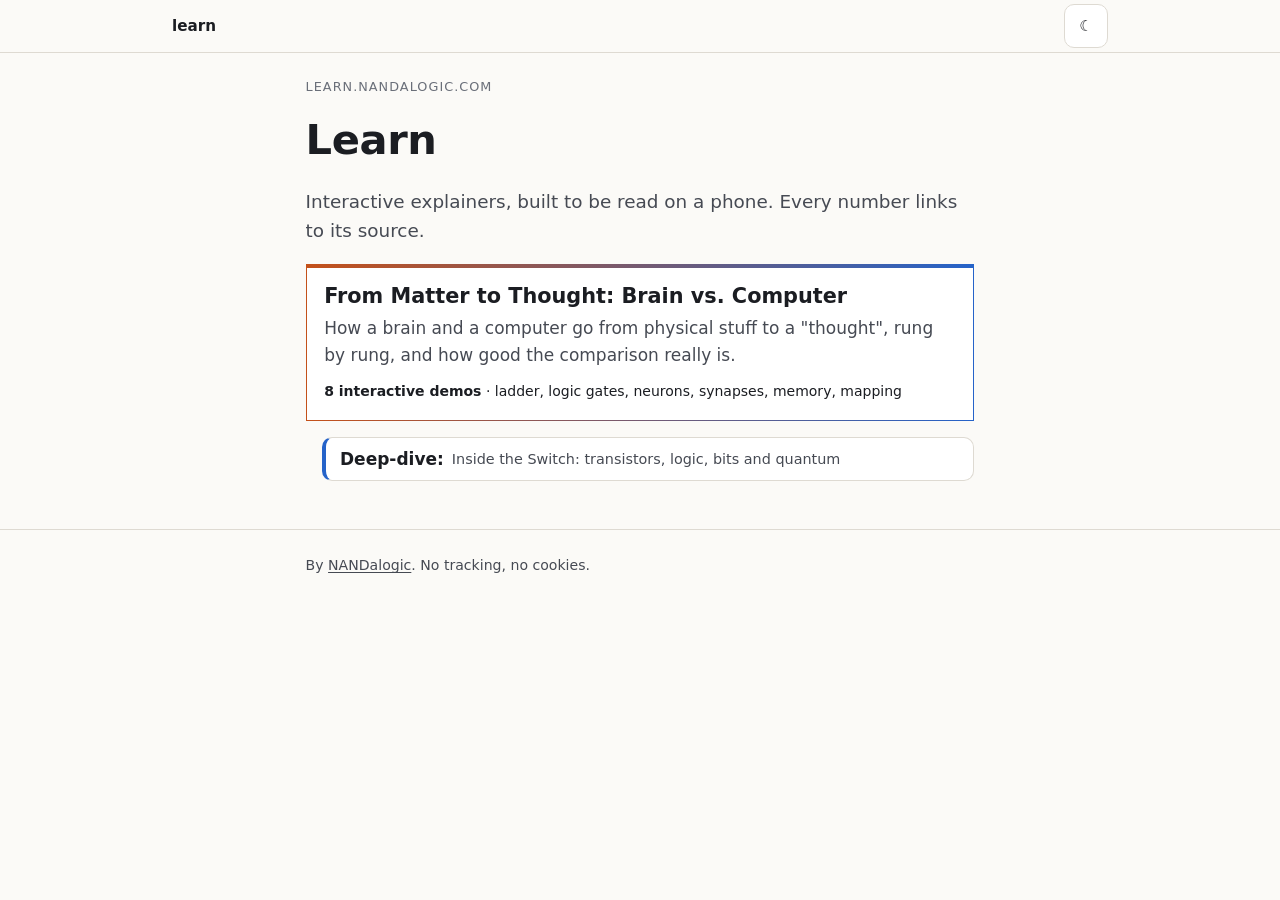
==== index.html @ 462a1ce6 "Add transistor deep-dive, visual summaries, and topic index - /brain-vs-computer/transistors/: D0-D1" ====
<!DOCTYPE html>
<html lang="en">
<head>
<meta charset="utf-8">
<meta name="viewport" content="width=device-width, initial-scale=1">
<title>learn.nandalogic.com</title>
<meta name="description" content="Interactive, sourced explainers from NANDalogic.">
<meta name="color-scheme" content="light dark">
<script>try{var t=JSON.parse(localStorage.getItem("theme"));if(t==="light"||t==="dark")document.documentElement.setAttribute("data-theme",t);}catch(e){}</script>
<link rel="stylesheet" href="/assets/site.css">
<script src="/assets/site.js" defer></script>
<style>
  .topic { display: block; text-decoration: none; margin: 1rem 0; padding: 1rem 1.1rem; background: var(--surface); border: 1px solid var(--line); border-top: 4px solid; border-image: linear-gradient(90deg, var(--brain), var(--computer)) 1; }
  .topic h2 { margin: 0 0 .3rem; font-size: 1.3rem; }
  .topic p { margin: 0 0 .5rem; color: var(--ink-2); }
  .subtopic { display: flex; gap: .5rem; align-items: center; min-height: var(--tap); margin-left: 1rem; padding: .4rem .9rem; text-decoration: none; border: 1px solid var(--line); border-left: 4px solid var(--computer); border-radius: 10px; background: var(--surface); }
  .subtopic span { color: var(--ink-2); font-size: .9rem; }
</style>
</head>
<body>
<header class="site-header">
  <div class="bar">
    <a class="home" href="/">learn</a>
    <span style="flex:1"></span>
    <button type="button" class="icon theme-toggle" aria-label="Toggle dark mode">☾</button>
  </div>
</header>
<main id="main" class="wrap">
  <section class="page-section">
    <p class="eyebrow">learn.nandalogic.com</p>
    <h1>Learn</h1>
    <p class="lede">Interactive explainers, built to be read on a phone. Every number links to its source.</p>

    <a class="topic" href="/brain-vs-computer/">
      <h2>From Matter to Thought: Brain vs. Computer</h2>
      <p>How a brain and a computer go from physical stuff to a "thought", rung by rung, and how good the comparison really is.</p>
      <span class="small"><b>8 interactive demos</b> · ladder, logic gates, neurons, synapses, memory, mapping</span>
    </a>
    <a class="subtopic" href="/brain-vs-computer/transistors/"><b>Deep-dive:</b> <span>Inside the Switch: transistors, logic, bits and quantum</span></a>
  </section>
</main>
<footer class="site-footer">
  <div class="wrap"><p>By <a href="https://nandalogic.com">NANDalogic</a>. No tracking, no cookies.</p></div>
</footer>
</body>
</html>
---- assets/site.css ----
/* learn.nandalogic.com: shared styles
   Brain / Computer / Quantum hues validated for colorblind separation (light + dark).
   Text stays in ink colors; hues mark identity on swatches, borders and fills. */

:root {
  color-scheme: light dark;
  --bg: #fbfaf7;
  --surface: #ffffff;
  --surface-2: #f2f0eb;
  --ink: #1b1d22;
  --ink-2: #464a53;
  --ink-3: #6a6f79;
  --line: #dedad2;
  --focus: #1b1d22;

  --brain: #c4511a;
  --brain-soft: #fbe9df;
  --computer: #2563c9;
  --computer-soft: #e3ecfa;
  --quantum: #a83d9c;
  --quantum-soft: #f6e4f3;

  --on: #f2b01e;      /* logic 1 fill (always paired with a "1" label) */
  --on-ink: #1b1d22;
  --off: #d4d6db;     /* logic 0 fill */
  --off-ink: #1b1d22;

  --good: #1f7a3d;
  --moderate: #2f6f8f;
  --loose: #9a6200;
  --weak: #b42318;

  --radius: 12px;
  --tap: 44px;
  --measure: 44rem;
  --header-h: 3.25rem;
  --font: system-ui, -apple-system, "Segoe UI", Roboto, "Helvetica Neue", Arial, sans-serif;
  --mono: ui-monospace, SFMono-Regular, Menlo, Consolas, monospace;
}

@media (prefers-color-scheme: dark) {
  :root:not([data-theme="light"]) {
    --bg: #15171c;
    --surface: #1d2027;
    --surface-2: #252932;
    --ink: #eceef2;
    --ink-2: #c3c7cf;
    --ink-3: #9aa0ab;
    --line: #353a45;
    --focus: #eceef2;
    --brain: #e0703a;
    --brain-soft: #3a2419;
    --computer: #4f8de8;
    --computer-soft: #1a2a44;
    --quantum: #c160b6;
    --quantum-soft: #35203a;
    --on: #f2b01e;
    --off: #4a4f5a;
    --off-ink: #eceef2;
    --good: #5cc27f;
    --moderate: #6fb6d8;
    --loose: #e2a63b;
    --weak: #f07a6e;
  }
}
:root[data-theme="dark"] {
  --bg: #15171c;
  --surface: #1d2027;
  --surface-2: #252932;
  --ink: #eceef2;
  --ink-2: #c3c7cf;
  --ink-3: #9aa0ab;
  --line: #353a45;
  --focus: #eceef2;
  --brain: #e0703a;
  --brain-soft: #3a2419;
  --computer: #4f8de8;
  --computer-soft: #1a2a44;
  --quantum: #c160b6;
  --quantum-soft: #35203a;
  --on: #f2b01e;
  --off: #4a4f5a;
  --off-ink: #eceef2;
  --good: #5cc27f;
  --moderate: #6fb6d8;
  --loose: #e2a63b;
  --weak: #f07a6e;
}

/* ---------- base ---------- */
*, *::before, *::after { box-sizing: border-box; }
html { -webkit-text-size-adjust: 100%; scroll-padding-top: calc(var(--header-h) + 1rem); }
@media (prefers-reduced-motion: no-preference) { html { scroll-behavior: smooth; } }
body {
  margin: 0;
  background: var(--bg);
  color: var(--ink);
  font: 17px/1.6 var(--font);
}
img, svg { max-width: 100%; }
a { color: inherit; text-decoration-thickness: 1px; text-underline-offset: 2px; }
a:hover { text-decoration-thickness: 2px; }
:focus-visible { outline: 3px solid var(--focus); outline-offset: 2px; border-radius: 4px; }
h1, h2, h3, h4 { line-height: 1.25; margin: 1.6em 0 .5em; }
h1 { font-size: clamp(1.9rem, 6vw, 2.6rem); margin-top: .4em; letter-spacing: -.01em; }
h2 { font-size: 1.55rem; }
h3 { font-size: 1.2rem; }
h4 { font-size: 1.02rem; }
p, ul, ol { margin: 0 0 1em; }
li { margin: .25em 0; }
li > ul, li > ol { margin: .25em 0 .25em; }
small, .small { font-size: .875rem; }
.muted { color: var(--ink-2); }
.visually-hidden {
  position: absolute !important; width: 1px; height: 1px; overflow: hidden;
  clip: rect(0 0 0 0); white-space: nowrap;
}
.skip-link { position: absolute; left: .5rem; top: -3rem; z-index: 50; background: var(--surface); padding: .5rem .75rem; border-radius: 8px; }
.skip-link:focus { top: .5rem; }

/* ---------- layout ---------- */
.wrap { max-width: var(--measure); margin: 0 auto; padding: 0 1.1rem; }
section.page-section { padding: 1.5rem 0 1rem; border-top: 1px solid var(--line); }
section.page-section:first-of-type { border-top: 0; }
.eyebrow { font-size: .8rem; letter-spacing: .08em; text-transform: uppercase; color: var(--ink-3); margin: 0; }
.lede { font-size: 1.15rem; color: var(--ink-2); }

/* ---------- header, section nav, progress ---------- */
.site-header {
  position: sticky; top: 0; z-index: 20;
  background: color-mix(in srgb, var(--bg) 92%, transparent);
  backdrop-filter: blur(8px); -webkit-backdrop-filter: blur(8px);
  border-bottom: 1px solid var(--line);
}
.site-header .bar { display: flex; align-items: center; gap: .5rem; height: var(--header-h); max-width: 60rem; margin: 0 auto; padding: 0 .75rem; }
.site-header .home { font-weight: 700; text-decoration: none; white-space: nowrap; font-size: .95rem; }
.section-nav { flex: 1; overflow-x: auto; scrollbar-width: none; mask-image: linear-gradient(90deg, transparent 0, #000 12px, #000 calc(100% - 12px), transparent 100%); }
.section-nav::-webkit-scrollbar { display: none; }
.section-nav ol { display: flex; gap: .25rem; list-style: none; margin: 0; padding: 0 .5rem; }
.section-nav li { margin: 0; }
.section-nav a {
  display: inline-flex; align-items: center; min-height: 36px; padding: 0 .65rem;
  border-radius: 999px; text-decoration: none; white-space: nowrap; font-size: .85rem; color: var(--ink-2);
}
.section-nav a[aria-current="true"] { background: var(--ink); color: var(--bg); }
.theme-toggle { flex: none; }
.progress { height: 3px; background: transparent; }
.progress span { display: block; height: 100%; width: 0; background: linear-gradient(90deg, var(--brain), var(--computer)); }

/* ---------- buttons & controls ---------- */
button, .btn {
  font: inherit; font-size: .95rem; color: var(--ink);
  min-height: var(--tap); min-width: var(--tap); padding: .4rem .9rem;
  background: var(--surface); border: 1px solid var(--line); border-radius: 10px; cursor: pointer;
  display: inline-flex; align-items: center; justify-content: center; gap: .4rem; text-decoration: none;
}
button:hover, .btn:hover { border-color: var(--ink-3); }
button:disabled { opacity: .5; cursor: not-allowed; }
button.primary { background: var(--ink); color: var(--bg); border-color: var(--ink); }
button.icon { padding: 0; width: var(--tap); }
button[aria-pressed="true"].toggle { background: var(--ink); color: var(--bg); border-color: var(--ink); }
.btn-row { display: flex; flex-wrap: wrap; gap: .5rem; align-items: center; margin: .75rem 0; }

.seg { display: inline-flex; flex-wrap: wrap; border: 1px solid var(--line); border-radius: 10px; overflow: hidden; background: var(--surface); }
.seg button { border: 0; border-radius: 0; border-right: 1px solid var(--line); }
.seg button:last-child { border-right: 0; }
.seg button[aria-checked="true"], .seg button[aria-pressed="true"] { background: var(--ink); color: var(--bg); }

input[type="range"] { width: 100%; min-height: var(--tap); accent-color: var(--ink); }
label { cursor: pointer; }

/* ---------- identity: brain / computer / quantum ---------- */
.is-brain { --hue: var(--brain); --hue-soft: var(--brain-soft); }
.is-computer { --hue: var(--computer); --hue-soft: var(--computer-soft); }
.is-quantum { --hue: var(--quantum); --hue-soft: var(--quantum-soft); }
.tag {
  display: inline-flex; align-items: center; gap: .35em; font-size: .78rem; font-weight: 600;
  letter-spacing: .04em; text-transform: uppercase; color: var(--ink-2);
}
.tag::before { content: ""; width: .7em; height: .7em; border-radius: 3px; background: var(--hue, var(--ink-3)); }
.split { display: grid; gap: .9rem; grid-template-columns: 1fr; }
@media (min-width: 640px) { .split { grid-template-columns: 1fr 1fr; } }
.side {
  background: var(--surface); border: 1px solid var(--line); border-top: 4px solid var(--hue, var(--line));
  border-radius: var(--radius); padding: .9rem 1rem;
}
.side > :last-child { margin-bottom: 0; }
.side h3, .side h4 { margin-top: .25rem; }

/* ---------- footnotes ---------- */
a.fn {
  font-size: .72em; vertical-align: super; line-height: 0; text-decoration: none;
  padding: .1em .25em; margin-left: .05em; border-radius: 4px;
  background: var(--surface-2); color: var(--ink-2); font-weight: 600; white-space: nowrap;
}
a.fn:hover { background: var(--line); }
.fn-pop {
  position: absolute; z-index: 40; max-width: min(24rem, calc(100vw - 1.5rem));
  background: var(--surface); color: var(--ink); border: 1px solid var(--line); border-radius: 10px;
  box-shadow: 0 8px 30px rgb(0 0 0 / .18); padding: .75rem .9rem; font-size: .88rem; line-height: 1.45;
}
.fn-pop p { margin: 0 0 .5rem; overflow-wrap: anywhere; }
.fn-pop .fn-pop-actions { display: flex; gap: .5rem; justify-content: flex-end; }
.fn-pop button, .fn-pop a.btn { min-height: 36px; font-size: .85rem; padding: .2rem .6rem; }
.references ol { padding-left: 0; list-style: none; }
.references li { display: grid; grid-template-columns: 3rem 1fr; gap: .25rem; font-size: .9rem; overflow-wrap: anywhere; padding: .35rem 0; border-radius: 6px; }
.references li > b { color: var(--ink-2); }
.references li:target { background: var(--surface-2); }
.references .note { font-size: .9rem; color: var(--ink-2); }

/* ---------- callouts ---------- */
.callout {
  border: 1px solid var(--line); border-left: 4px solid var(--ink-3); border-radius: 10px;
  background: var(--surface); padding: .75rem 1rem; margin: 1rem 0; font-size: .95rem;
}
.callout > :last-child { margin-bottom: 0; }
.callout-title { display: block; font-weight: 700; font-size: .8rem; letter-spacing: .06em; text-transform: uppercase; color: var(--ink-2); margin-bottom: .25rem; }
.callout.leaves-out { border-left-color: var(--loose); background: var(--surface-2); }
.callout.leaves-out .callout-title::before { content: "◐ "; }
.callout.status { border-left-color: var(--moderate); }
.callout.status .callout-title::before { content: "◷ "; }
.callout.myth { border-left-color: var(--weak); }
.callout.myth .callout-title::before { content: "✕ "; }
.callout.definition { border-left-color: var(--ink); }
.callout.unknown { border-left-color: var(--quantum); }
.callout.unknown .callout-title::before { content: "? "; }
.go-deeper {
  display: block; margin: 1rem 0; padding: .7rem 1rem; min-height: var(--tap);
  border: 1px dashed var(--computer); border-radius: 10px; text-decoration: none; background: var(--computer-soft);
}
.go-deeper::before { content: "↘ "; font-weight: 700; }
.go-deeper b { font-weight: 700; }
.go-deeper span { color: var(--ink-2); font-size: .9rem; }
.todo {
  display: inline-block; font-family: var(--mono); font-size: .8rem; font-weight: 700;
  background: #fff3b0; color: #5a4300; border: 1px dashed #b38600; border-radius: 4px; padding: 0 .35em;
}

/* ---------- analogy-strength badges ---------- */
.badge {
  display: inline-flex; align-items: center; gap: .3em; font-size: .78rem; font-weight: 700;
  border-radius: 999px; padding: .15em .6em; border: 1.5px solid currentColor; white-space: nowrap;
}
.badge::before { font-weight: 700; }
.badge.good { color: var(--good); }
.badge.good::before { content: "●●●"; letter-spacing: -.1em; font-size: .7em; }
.badge.moderate { color: var(--moderate); }
.badge.moderate::before { content: "●●○"; letter-spacing: -.1em; font-size: .7em; }
.badge.loose { color: var(--loose); }
.badge.loose::before { content: "●○○"; letter-spacing: -.1em; font-size: .7em; }
.badge.weak { color: var(--weak); }
.badge.weak::before { content: "○○○"; letter-spacing: -.1em; font-size: .7em; }

/* ---------- logic states (1 / 0) ---------- */
.bit {
  display: inline-flex; align-items: center; justify-content: center; min-width: 2em; padding: 0 .4em;
  font-family: var(--mono); font-weight: 700; border-radius: 6px; border: 1.5px solid var(--ink-3);
}
.bit.is-1 { background: var(--on); color: var(--on-ink); border-color: #9c6c00; }
.bit.is-0 { background: var(--off); color: var(--off-ink); }

/* ---------- tables ---------- */
.table-scroll { overflow-x: auto; margin: 1rem 0; border: 1px solid var(--line); border-radius: var(--radius); background: var(--surface); }
table { border-collapse: collapse; width: 100%; font-size: .92rem; }
th, td { text-align: left; vertical-align: top; padding: .55rem .7rem; border-bottom: 1px solid var(--line); }
tr:last-child > * { border-bottom: 0; }
thead th { background: var(--surface-2); font-size: .82rem; }
th.is-brain, th.is-computer { border-bottom: 3px solid var(--hue); }

/* ---------- interactive module frame ---------- */
.module {
  background: var(--surface); border: 1px solid var(--line); border-radius: 16px;
  padding: 1rem; margin: 1.25rem 0; box-shadow: 0 1px 0 rgb(0 0 0 / .03);
}
@media (min-width: 640px) { .module { padding: 1.25rem 1.4rem; } }
.module-head { display: flex; align-items: baseline; gap: .5rem; flex-wrap: wrap; margin-bottom: .25rem; }
.module-head h3 { margin: 0; font-size: 1.12rem; }
.module-id { font-family: var(--mono); font-size: .75rem; color: var(--ink-3); border: 1px solid var(--line); border-radius: 6px; padding: 0 .35em; }
.module .goal { font-size: .9rem; color: var(--ink-2); margin: .1rem 0 .75rem; }
.module .goal::before { content: "Goal: "; font-weight: 700; }
.module svg { display: block; width: 100%; height: auto; }
.module svg text { fill: var(--ink); font-family: var(--font); }
.noscript { padding: .75rem; background: var(--surface-2); border-radius: 8px; font-size: .9rem; }


/* ---------- shared widgets (widgets.js) ---------- */
.ctl-label { display: block; font-size: .78rem; font-weight: 700; letter-spacing: .05em; text-transform: uppercase; color: var(--ink-2); margin-bottom: .25rem; }
.g-label { font-size: 11px; }
.muted-text { fill: var(--ink-3) !important; }
/* gate controls + output lamp */
.gate-controls { display: flex; flex-wrap: wrap; gap: .75rem; align-items: center; justify-content: space-between; }
.inputs { display: flex; gap: .5rem; }
.input-btn { font-weight: 600; }
.input-btn[aria-pressed="true"] { border-color: #9c6c00; }
.gate-out { display: flex; align-items: center; gap: .9rem; flex-wrap: wrap; margin: .9rem 0 .25rem; }
.lamp { display: inline-flex; align-items: center; gap: .5rem; font-weight: 700; font-size: 1.05rem; }
.lamp-dot { width: 1.6rem; height: 1.6rem; border-radius: 50%; background: var(--off); border: 2px solid var(--ink-3); }
.lamp.is-1 .lamp-dot { background: var(--on); border-color: #9c6c00; box-shadow: 0 0 0 6px color-mix(in srgb, var(--on) 30%, transparent); }
.cmos { max-width: 30rem; margin: .5rem auto 0; }
.cmos .rail { stroke: var(--ink-3); stroke-width: 3; }
.cmos .rail-1 { stroke: #b07a00; }
.cmos .rail-label, .cmos .stage-label, .cmos .node-name { font-size: 12px; font-weight: 700; }
.cmos .stage-label { fill: var(--ink-2) !important; }
.cmos .wire { stroke: var(--ink-3); stroke-width: 2; opacity: .55; }
.cmos .wire.live { stroke: var(--computer); opacity: 1; stroke-width: 3; }
.cmos .tr rect { stroke-width: 2; }
.cmos .tr.on rect { fill: var(--computer-soft); stroke: var(--computer); }
.cmos .tr.off rect { fill: var(--surface-2); stroke: var(--ink-3); stroke-dasharray: 4 3; }
.cmos .tr-in { font-size: 11px; font-weight: 700; font-family: var(--mono); }
.cmos .tr-state { font-size: 10px; }
.cmos .tr.off .tr-state { fill: var(--ink-3) !important; }
.cmos .node { stroke: var(--ink-3); stroke-width: 2; }
.cmos .node.is-1 { fill: var(--on); stroke: #9c6c00; }
.cmos .node.is-0 { fill: var(--off); }
.cmos .node-text { font-size: 13px; font-weight: 700; font-family: var(--mono); fill: #1b1d22 !important; }
.cmos .node.is-0 + .node-text { fill: var(--off-ink) !important; }
.cmos-legend { margin-top: .4rem; }
.truth { max-width: 16rem; }
.truth td, .truth th { text-align: center; padding: .35rem .5rem; }
.truth tr.current td { background: var(--computer-soft); }

/* ---------- self-check ---------- */
.match { display: grid; grid-template-columns: 1fr 1fr; gap: .6rem; }
.match-col { display: grid; gap: .4rem; align-content: start; }
.match-btn { justify-content: flex-start; text-align: left; font-size: .9rem; border-left: 4px solid var(--hue); }
.match-btn[aria-pressed="true"] { background: var(--hue-soft); border-color: var(--ink); border-left-color: var(--hue); font-weight: 700; }
.match-btn.matched { opacity: .6; border-style: dashed; border-left-style: solid; }
.match-fb { font-size: .92rem; min-height: 3em; }
.quiz { padding-left: 0; list-style: none; counter-reset: q; }
.quiz > li { counter-increment: q; margin: 0 0 1rem; }
.quiz fieldset { border: 1px solid var(--line); border-radius: 12px; padding: .6rem .8rem .8rem; margin: 0; }
.quiz legend { font-weight: 700; padding: 0 .3rem; }
.quiz legend::before { content: counter(q) ". "; color: var(--ink-3); }
.opt { display: flex; align-items: center; gap: .55rem; border-radius: 8px; padding: 0 .4rem; min-height: var(--tap); }
.opt input { width: 1.2rem; height: 1.2rem; accent-color: var(--ink); flex: none; margin: 0; }
.opt label { flex: 1; padding: .4rem 0; }
.opt.right { background: color-mix(in srgb, var(--good) 14%, transparent); }
.opt.right label::after { content: "  ✓"; color: var(--good); font-weight: 700; }
.opt.wrong { background: color-mix(in srgb, var(--weak) 14%, transparent); }
.opt.wrong label::after { content: "  ✕"; color: var(--weak); font-weight: 700; }
.quiz-fb { font-size: .9rem; margin-top: .4rem; }
.quiz-score { font-weight: 700; margin: 0; }

/* ---------- footer ---------- */
.site-footer { border-top: 1px solid var(--line); margin-top: 2rem; padding: 1.5rem 0 3rem; font-size: .88rem; color: var(--ink-2); }

/* ---------- motion ---------- */
@media (prefers-reduced-motion: reduce) {
  *, *::before, *::after { animation-duration: .001ms !important; animation-iteration-count: 1 !important; transition-duration: .001ms !important; }
}

@media print {
  .site-header, .theme-toggle, .btn-row { display: none !important; }
  .module { break-inside: avoid; }
}

/* ---------- at-a-glance visuals (replace long text; details stay one tap away) ---------- */
.tldr { font-size: 1.05rem; font-weight: 600; margin: .5rem 0 .75rem; padding-left: .75rem; border-left: 3px solid var(--hue, var(--ink)); }
details.more { margin: .5rem 0 1rem; border: 1px solid var(--line); border-radius: 10px; background: var(--surface); }
details.more > summary { cursor: pointer; min-height: var(--tap); display: flex; align-items: center; padding: 0 1rem; font-size: .9rem; font-weight: 600; color: var(--ink-2); list-style: none; }
details.more > summary::-webkit-details-marker { display: none; }
details.more > summary::before { content: "▸"; margin-right: .5rem; transition: transform .2s; }
details.more[open] > summary::before { transform: rotate(90deg); }
details.more > .more-body { padding: 0 1rem .75rem; font-size: .95rem; }
details.more > .more-body > :last-child { margin-bottom: 0; }

.stats { display: grid; grid-template-columns: repeat(auto-fit, minmax(8.5rem, 1fr)); gap: .5rem; margin: .75rem 0; }
.stat { background: var(--surface); border: 1px solid var(--line); border-top: 3px solid var(--hue, var(--ink-3)); border-radius: 10px; padding: .5rem .7rem; }
.stat b { display: block; font-size: 1.3rem; line-height: 1.2; }
.stat span { font-size: .82rem; color: var(--ink-2); }
.side .stats { grid-template-columns: repeat(auto-fit, minmax(7rem, 1fr)); }

.tiles { display: grid; grid-template-columns: 1fr 1fr; gap: .5rem; margin: .75rem 0; }
.tile { border: 1px solid var(--line); border-top: 3px solid var(--hue, var(--ink-3)); border-radius: 12px; background: var(--surface); }
.tile.wide, .tile[open] { grid-column: 1 / -1; }
.tile > summary { list-style: none; cursor: pointer; padding: .6rem .75rem; display: grid; gap: .15rem; min-height: var(--tap); }
.tile > summary::-webkit-details-marker { display: none; }
.tile-kicker { font-size: .72rem; text-transform: uppercase; letter-spacing: .06em; color: var(--ink-3); font-weight: 700; }
.tile-big { font-size: 1.35rem; font-weight: 800; line-height: 1.15; }
.tile-head { font-size: .88rem; font-weight: 600; }
.tile-more { font-size: .75rem; color: var(--ink-3); }
.tile-more::before { content: "▸ "; }
.tile[open] .tile-more { display: none; }
.tile > .more-body { padding: 0 .75rem .7rem; font-size: .92rem; }
.tile > .more-body ul { padding-left: 1.1rem; margin: 0; }

.rating { list-style: none; padding: 0; margin: .75rem 0; display: grid; gap: .4rem; }
.rating li { display: grid; grid-template-columns: 8rem 1fr; gap: .6rem; align-items: start; padding: .5rem .65rem; border: 1px solid var(--line); border-radius: 10px; background: var(--surface); margin: 0; }
.rating .badge { justify-self: start; margin-top: .15rem; }
.rating p { margin: 0; font-size: .92rem; }
.rating p b { display: block; }
@media (max-width: 420px) { .rating li { grid-template-columns: 1fr; gap: .2rem; } }

.strip { display: flex; flex-wrap: wrap; gap: .4rem; list-style: none; padding: 0; margin: .75rem 0; counter-reset: s; }
.strip > li { flex: 1 1 7.5rem; margin: 0; background: var(--surface); border: 1px solid var(--line); border-radius: 10px; padding: .5rem .6rem; font-size: .85rem; counter-increment: s; color: var(--ink-2); }
.strip > li::before { content: counter(s); display: inline-grid; place-items: center; width: 1.4rem; height: 1.4rem; border-radius: 50%; background: var(--hue, var(--ink)); color: #fff; font-size: .72rem; font-weight: 700; margin-bottom: .2rem; }
.strip > li b { display: block; font-size: .95rem; color: var(--ink); }

.vtl { list-style: none; padding: 0; margin: .75rem 0 .75rem .5rem; border-left: 2px solid var(--line); }
.vtl li { position: relative; padding: 0 0 .75rem 1.1rem; margin: 0; font-size: .95rem; }
.vtl li::before { content: ""; position: absolute; left: -.5rem; top: .3rem; width: .85rem; height: .85rem; border-radius: 50%; background: var(--hue, var(--computer)); border: 2px solid var(--bg); }
.vtl .yr { display: block; font-family: var(--mono); font-weight: 700; font-size: .85rem; color: var(--ink-2); }

.fig { margin: .75rem 0; }
.fig svg { display: block; width: 100%; height: auto; max-width: 30rem; margin: 0 auto; }
.fig svg text { fill: var(--ink); font-family: var(--font); font-size: 11px; }
.fig svg .lbl-muted { fill: var(--ink-3); }
.fig svg .lbl-b { font-weight: 700; }
.fig figcaption { font-size: .85rem; color: var(--ink-2); text-align: center; margin-top: .3rem; }
.fig .st-brain { stroke: var(--brain); fill: none; }
.fig .fl-brain { fill: var(--brain); }
.fig .fl-brain-soft { fill: var(--brain-soft); stroke: var(--brain); }
.fig .st-comp { stroke: var(--computer); fill: none; }
.fig .fl-comp { fill: var(--computer); }
.fig .fl-comp-soft { fill: var(--computer-soft); stroke: var(--computer); }
.fig .st-muted { stroke: var(--ink-3); fill: none; }
.fig .fl-muted { fill: var(--ink-3); }
.fig .st-dash { stroke-dasharray: 5 3; }

.hbars { display: grid; gap: .5rem; margin: .5rem 0 .75rem; }
.hbar { display: grid; grid-template-columns: 1fr auto; gap: .1rem .5rem; font-size: .88rem; align-items: baseline; }
.hbar-track { grid-column: 1 / -1; height: .9rem; background: var(--surface-2); border-radius: 4px; overflow: hidden; }
.hbar-fill { display: block; height: 100%; background: var(--hue, var(--computer)); border-radius: 4px; min-width: 3px; }
.hbar.alt .hbar-fill { background: repeating-linear-gradient(135deg, var(--hue, var(--computer)) 0 4px, var(--computer-soft) 4px 7px); }
.hbar-val { font-family: var(--mono); font-weight: 700; }
.hbars-title { font-size: .8rem; font-weight: 700; text-transform: uppercase; letter-spacing: .05em; color: var(--ink-2); margin: .75rem 0 .25rem; }

.tcount { display: grid; gap: .4rem; margin: .75rem 0; }
.tc-row { display: grid; grid-template-columns: 7.5rem 1fr; align-items: center; gap: .5rem; font-size: .9rem; }
.tc-boxes { display: flex; flex-wrap: wrap; gap: 3px; align-items: center; }
.tc-boxes i { width: 14px; height: 14px; border-radius: 3px; background: var(--computer); }
.tc-boxes i.opt { background: transparent; border: 2px dashed var(--computer); }
.tc-boxes span { margin-left: .4rem; font-family: var(--mono); font-weight: 700; font-size: .85rem; }
blockquote.pull { margin: .75rem 0 1rem; padding: .6rem 1rem; border-left: 3px solid var(--ink-3); font-size: 1.05rem; font-style: italic; color: var(--ink); background: var(--surface); border-radius: 0 10px 10px 0; }
blockquote.pull cite { display: block; font-style: normal; font-size: .85rem; color: var(--ink-2); margin-top: .25rem; }
.tc-boxes .cap { font-family: var(--mono); font-weight: 700; color: var(--computer); margin: 0 .2rem; }
.side .tc-boxes { margin: .4rem 0; }
@media (max-width: 480px) {
  .tc-row { grid-template-columns: 1fr; gap: .15rem; }
  .tc-row > span:first-child { font-weight: 600; }
}
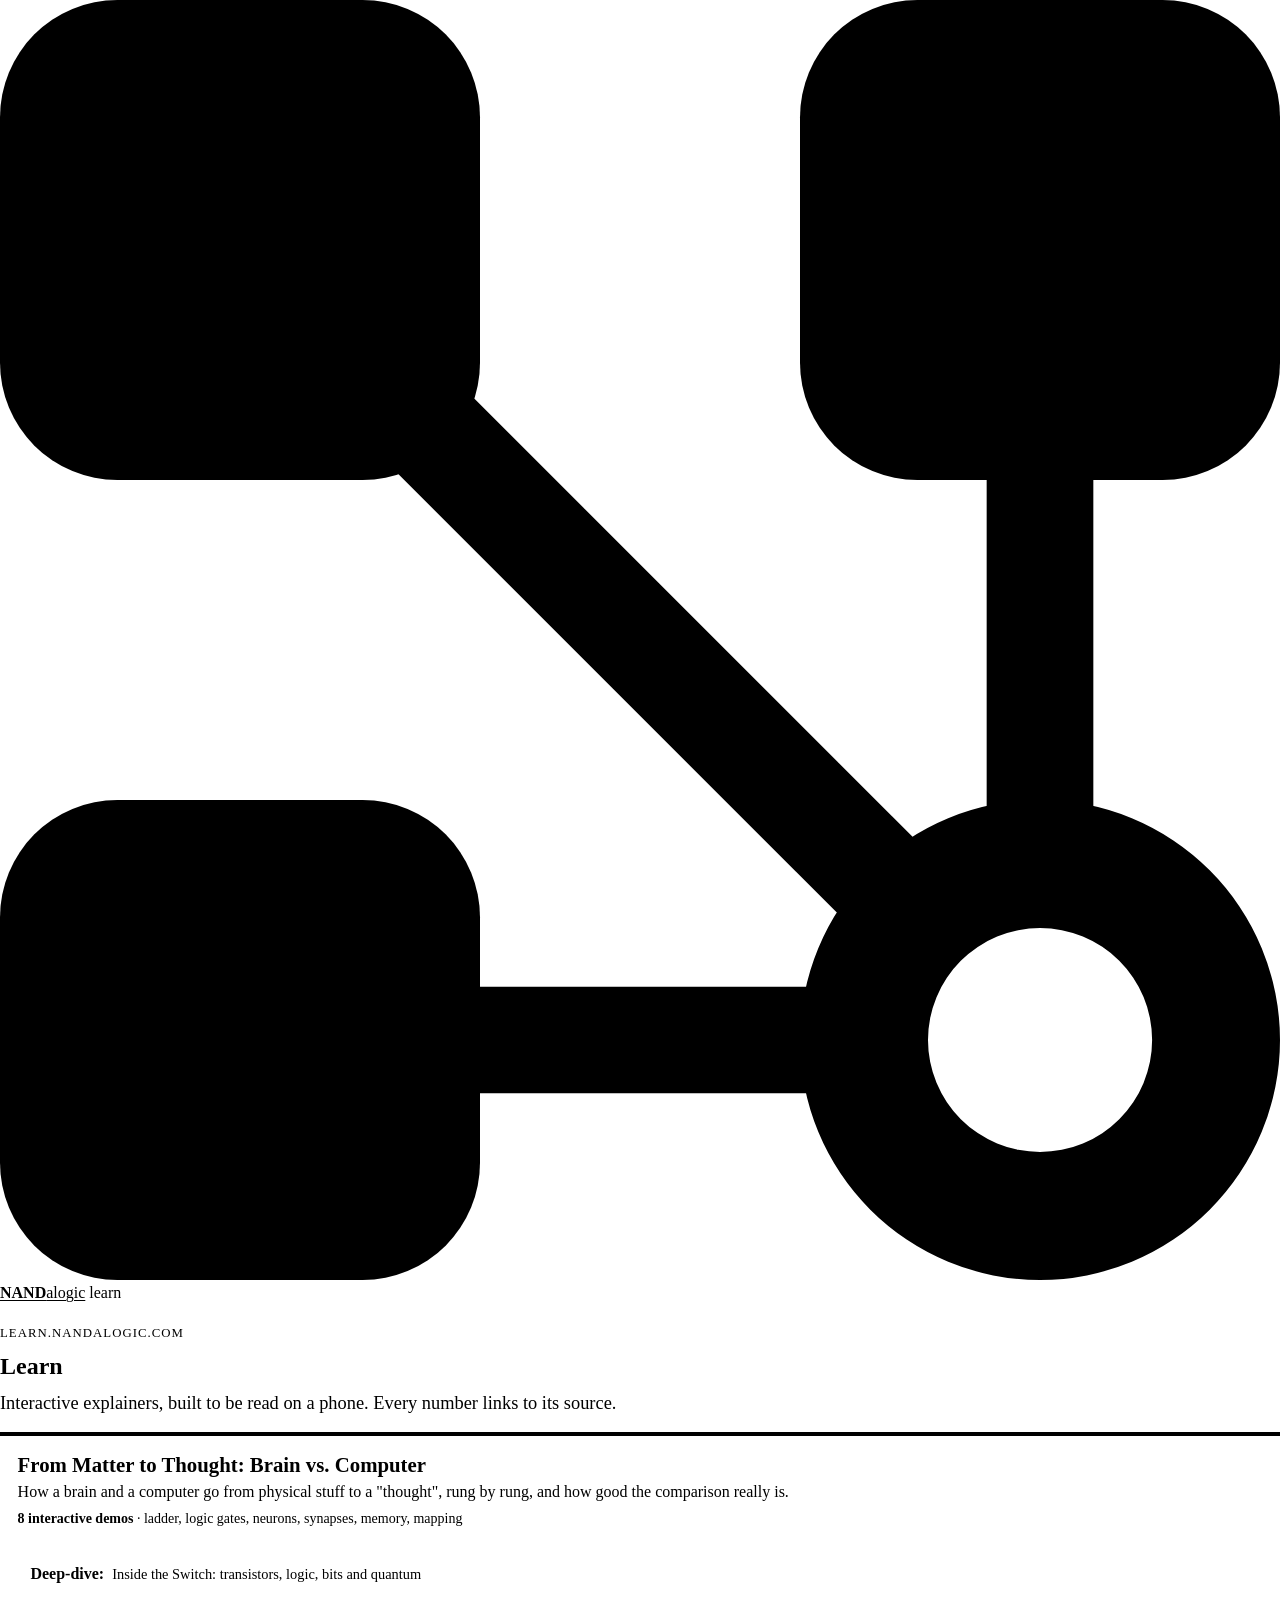
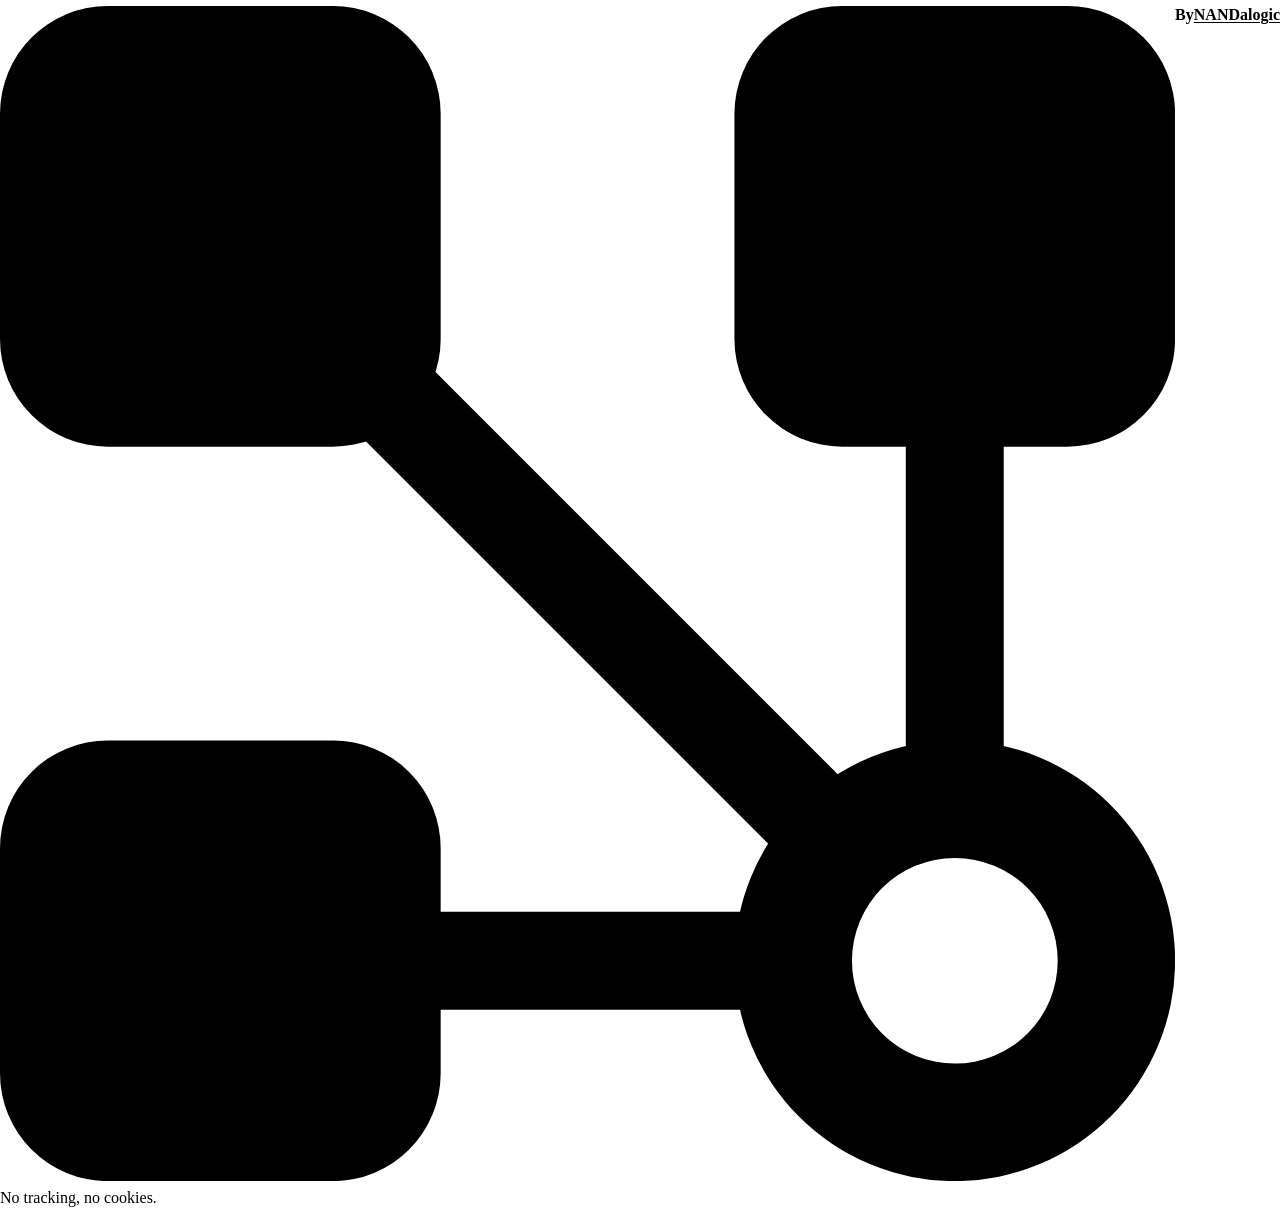
==== commit 4bb62b3c: "Adopt the NANDalogic design system: shared tokens via CSS layer, Inter, navy header with EW logo, ta" ====
--- a/index.html
+++ b/index.html
@@ -2,27 +2,34 @@
 <html lang="en">
 <head>
 <meta charset="utf-8">
-<meta name="viewport" content="width=device-width, initial-scale=1">
+<meta name="viewport" content="width=device-width, initial-scale=1, viewport-fit=cover">
 <title>learn.nandalogic.com</title>
 <meta name="description" content="Interactive, sourced explainers from NANDalogic.">
 <meta name="color-scheme" content="light dark">
 <script>try{var t=JSON.parse(localStorage.getItem("theme"));if(t==="light"||t==="dark")document.documentElement.setAttribute("data-theme",t);}catch(e){}</script>
-<link rel="stylesheet" href="/assets/site.css">
-<script src="/assets/site.js" defer></script>
+<link rel="preload" href="https://nandalogic.com/assets/fonts/inter-latin.woff2" as="font" type="font/woff2" crossorigin>
+<link rel="preload" href="https://nandalogic.com/assets/nandalogic.css?v=1" as="style">
+<link rel="icon" href="https://nandalogic.com/assets/brand/favicon.svg" type="image/svg+xml">
+<link rel="icon" href="https://nandalogic.com/assets/brand/favicon-32.png" sizes="32x32">
+<link rel="apple-touch-icon" href="https://nandalogic.com/assets/brand/apple-touch-icon.png">
+<link rel="stylesheet" href="/assets/site.css?v=4">
+<script src="/assets/site.js?v=4" defer></script>
 <style>
   .topic { display: block; text-decoration: none; margin: 1rem 0; padding: 1rem 1.1rem; background: var(--surface); border: 1px solid var(--line); border-top: 4px solid; border-image: linear-gradient(90deg, var(--brain), var(--computer)) 1; }
   .topic h2 { margin: 0 0 .3rem; font-size: 1.3rem; }
   .topic p { margin: 0 0 .5rem; color: var(--ink-2); }
   .subtopic { display: flex; gap: .5rem; align-items: center; min-height: var(--tap); margin-left: 1rem; padding: .4rem .9rem; text-decoration: none; border: 1px solid var(--line); border-left: 4px solid var(--computer); border-radius: 10px; background: var(--surface); }
   .subtopic span { color: var(--ink-2); font-size: .9rem; }
+  .subtopic b { white-space: nowrap; }
 </style>
 </head>
 <body>
 <header class="site-header">
   <div class="bar">
-    <a class="home" href="/">learn</a>
-    <span style="flex:1"></span>
-    <button type="button" class="icon theme-toggle" aria-label="Toggle dark mode">☾</button>
+    <a class="brand" href="https://nandalogic.com" aria-label="NANDalogic home"><svg class="brand-mark" viewBox="0 0 24 24" aria-hidden="true"><path d="M3.79 5.21L16.46 17.88L17.88 16.46L5.21 3.79Z"/><path d="M18.5 4.5h2v11.7h-2zM4.5 18.5h11.7v2H4.5z"/><rect x="0" y="0" width="9" height="9" rx="2.2"/><rect x="15" y="0" width="9" height="9" rx="2.2"/><rect x="0" y="15" width="9" height="9" rx="2.2"/><path fill-rule="evenodd" d="M19.5 15a4.5 4.5 0 1 0 0 9a4.5 4.5 0 1 0 0-9zM19.5 17.4a2.1 2.1 0 1 1 0 4.2a2.1 2.1 0 1 1 0-4.2z"/></svg><span class="wordmark"><b>NAND</b>alogic</span></a>
+    <a class="brand-sub" href="/">learn</a>
+    <span class="spacer"></span>
+    <button type="button" class="icon-btn theme-toggle" aria-label="Switch to dark mode"><svg viewBox="0 0 24 24" aria-hidden="true"><path d="M21 12.8A9 9 0 1 1 11.2 3a7 7 0 0 0 9.8 9.8z"/></svg></button>
   </div>
 </header>
 <main id="main" class="wrap">
@@ -40,7 +47,10 @@
   </section>
 </main>
 <footer class="site-footer">
-  <div class="wrap"><p>By <a href="https://nandalogic.com">NANDalogic</a>. No tracking, no cookies.</p></div>
+  <div class="wrap">
+    <p class="foot-brand"><svg class="brand-mark" viewBox="0 0 24 24" aria-hidden="true"><path d="M3.79 5.21L16.46 17.88L17.88 16.46L5.21 3.79Z"/><path d="M18.5 4.5h2v11.7h-2zM4.5 18.5h11.7v2H4.5z"/><rect x="0" y="0" width="9" height="9" rx="2.2"/><rect x="15" y="0" width="9" height="9" rx="2.2"/><rect x="0" y="15" width="9" height="9" rx="2.2"/><path fill-rule="evenodd" d="M19.5 15a4.5 4.5 0 1 0 0 9a4.5 4.5 0 1 0 0-9zM19.5 17.4a2.1 2.1 0 1 1 0 4.2a2.1 2.1 0 1 1 0-4.2z"/></svg>By <a href="https://nandalogic.com">NANDalogic</a></p>
+    <p>No tracking, no cookies.</p>
+  </div>
 </footer>
 </body>
 </html>
--- a/assets/site.css
+++ b/assets/site.css
@@ -1,91 +1,36 @@
-/* learn.nandalogic.com: shared styles
-   Brain / Computer / Quantum hues validated for colorblind separation (light + dark).
-   Text stays in ink colors; hues mark identity on swatches, borders and fills. */
-
+/* learn.nandalogic.com: learn's own styles, on top of the NANDalogic design system.
+   The system (tokens, Inter, header, footer) is imported below into the layer
+   "nandalogic", so every unlayered rule in this file wins over it. Learn keeps its
+   own components (callouts, badges, modules, widgets); their colors come from the
+   system's tokens through the aliases below. Design system source:
+   ~/Documents/1_Projects/Design_Systems/nandalogic/ (adopted 2026-11-03).
+   Learn rule from the system: buttons stay navy/neutral, never orange, so orange
+   always means "brain". */
+@import url("https://nandalogic.com/assets/nandalogic.css?v=1") layer(nandalogic);
+
+/* Old learn names -> system tokens (dark mode follows automatically). */
 :root {
-  color-scheme: light dark;
-  --bg: #fbfaf7;
-  --surface: #ffffff;
-  --surface-2: #f2f0eb;
-  --ink: #1b1d22;
-  --ink-2: #464a53;
-  --ink-3: #6a6f79;
-  --line: #dedad2;
-  --focus: #1b1d22;
-
-  --brain: #c4511a;
-  --brain-soft: #fbe9df;
-  --computer: #2563c9;
-  --computer-soft: #e3ecfa;
-  --quantum: #a83d9c;
-  --quantum-soft: #f6e4f3;
-
-  --on: #f2b01e;      /* logic 1 fill (always paired with a "1" label) */
-  --on-ink: #1b1d22;
-  --off: #d4d6db;     /* logic 0 fill */
-  --off-ink: #1b1d22;
-
-  --good: #1f7a3d;
+  --bg: var(--page);
+  --surface-2: var(--raised);
+  --ink: var(--text);
+  --ink-2: var(--text-2);
+  --ink-3: var(--text-muted);
+  --line: var(--border);
+  --on: var(--logic-1);
+  --on-ink: var(--logic-1-ink);
+  --off: var(--logic-0);
+  --off-ink: var(--logic-0-ink);
+  --radius: var(--r-lg);
+
+  /* learn-only: analogy-strength ratings (good = system --good) */
   --moderate: #2f6f8f;
   --loose: #9a6200;
   --weak: #b42318;
-
-  --radius: 12px;
-  --tap: 44px;
-  --measure: 44rem;
-  --header-h: 3.25rem;
-  --font: system-ui, -apple-system, "Segoe UI", Roboto, "Helvetica Neue", Arial, sans-serif;
-  --mono: ui-monospace, SFMono-Regular, Menlo, Consolas, monospace;
-}
-
+}
 @media (prefers-color-scheme: dark) {
-  :root:not([data-theme="light"]) {
-    --bg: #15171c;
-    --surface: #1d2027;
-    --surface-2: #252932;
-    --ink: #eceef2;
-    --ink-2: #c3c7cf;
-    --ink-3: #9aa0ab;
-    --line: #353a45;
-    --focus: #eceef2;
-    --brain: #e0703a;
-    --brain-soft: #3a2419;
-    --computer: #4f8de8;
-    --computer-soft: #1a2a44;
-    --quantum: #c160b6;
-    --quantum-soft: #35203a;
-    --on: #f2b01e;
-    --off: #4a4f5a;
-    --off-ink: #eceef2;
-    --good: #5cc27f;
-    --moderate: #6fb6d8;
-    --loose: #e2a63b;
-    --weak: #f07a6e;
-  }
-}
-:root[data-theme="dark"] {
-  --bg: #15171c;
-  --surface: #1d2027;
-  --surface-2: #252932;
-  --ink: #eceef2;
-  --ink-2: #c3c7cf;
-  --ink-3: #9aa0ab;
-  --line: #353a45;
-  --focus: #eceef2;
-  --brain: #e0703a;
-  --brain-soft: #3a2419;
-  --computer: #4f8de8;
-  --computer-soft: #1a2a44;
-  --quantum: #c160b6;
-  --quantum-soft: #35203a;
-  --on: #f2b01e;
-  --off: #4a4f5a;
-  --off-ink: #eceef2;
-  --good: #5cc27f;
-  --moderate: #6fb6d8;
-  --loose: #e2a63b;
-  --weak: #f07a6e;
-}
+  :root:not([data-theme="light"]) { --moderate: #6fb6d8; --loose: #e2a63b; --weak: #f07a6e; }
+}
+:root[data-theme="dark"] { --moderate: #6fb6d8; --loose: #e2a63b; --weak: #f07a6e; }
 
 /* ---------- base ---------- */
 *, *::before, *::after { box-sizing: border-box; }
@@ -102,8 +47,8 @@
 a:hover { text-decoration-thickness: 2px; }
 :focus-visible { outline: 3px solid var(--focus); outline-offset: 2px; border-radius: 4px; }
 h1, h2, h3, h4 { line-height: 1.25; margin: 1.6em 0 .5em; }
-h1 { font-size: clamp(1.9rem, 6vw, 2.6rem); margin-top: .4em; letter-spacing: -.01em; }
-h2 { font-size: 1.55rem; }
+h1 { margin-top: .4em; }
+h2 { font-size: 1.5rem; }
 h3 { font-size: 1.2rem; }
 h4 { font-size: 1.02rem; }
 p, ul, ol { margin: 0 0 1em; }
@@ -119,54 +64,72 @@
 .skip-link:focus { top: .5rem; }
 
 /* ---------- layout ---------- */
-.wrap { max-width: var(--measure); margin: 0 auto; padding: 0 1.1rem; }
 section.page-section { padding: 1.5rem 0 1rem; border-top: 1px solid var(--line); }
 section.page-section:first-of-type { border-top: 0; }
 .eyebrow { font-size: .8rem; letter-spacing: .08em; text-transform: uppercase; color: var(--ink-3); margin: 0; }
 .lede { font-size: 1.15rem; color: var(--ink-2); }
 
 /* ---------- header, section nav, progress ---------- */
-.site-header {
-  position: sticky; top: 0; z-index: 20;
-  background: color-mix(in srgb, var(--bg) 92%, transparent);
-  backdrop-filter: blur(8px); -webkit-backdrop-filter: blur(8px);
-  border-bottom: 1px solid var(--line);
-}
-.site-header .bar { display: flex; align-items: center; gap: .5rem; height: var(--header-h); max-width: 60rem; margin: 0 auto; padding: 0 .75rem; }
-.site-header .home { font-weight: 700; text-decoration: none; white-space: nowrap; font-size: .95rem; }
+/* .site-header, .bar, .brand, .wordmark, .icon-btn come from the system (navy bar). */
+.site-header .bar { gap: var(--sp-1); }
+a.brand-sub { display: inline-flex; align-items: center; min-height: var(--tap); text-decoration: none; }
+a.brand-sub:hover { color: var(--on-navy); }
+.site-header .icon-btn { background: transparent; border: 0; color: var(--on-navy); padding: 0; min-width: var(--tap); }
+.site-header .icon-btn:hover { background: rgb(255 255 255 / .1); }
+/* article pages: the section nav needs the room, so the wordmark hides on phones */
+@media (max-width: 600px) {
+  .site-header .section-nav ~ .icon-btn { margin-left: auto; }
+  .site-header .bar:has(.section-nav) .wordmark { display: none; }
+}
 .section-nav { flex: 1; overflow-x: auto; scrollbar-width: none; mask-image: linear-gradient(90deg, transparent 0, #000 12px, #000 calc(100% - 12px), transparent 100%); }
 .section-nav::-webkit-scrollbar { display: none; }
 .section-nav ol { display: flex; gap: .25rem; list-style: none; margin: 0; padding: 0 .5rem; }
 .section-nav li { margin: 0; }
 .section-nav a {
   display: inline-flex; align-items: center; min-height: 36px; padding: 0 .65rem;
-  border-radius: 999px; text-decoration: none; white-space: nowrap; font-size: .85rem; color: var(--ink-2);
-}
-.section-nav a[aria-current="true"] { background: var(--ink); color: var(--bg); }
+  border-radius: 999px; text-decoration: none; white-space: nowrap; font-size: .85rem; font-weight: 500; color: var(--on-navy-2);
+}
+.section-nav a:hover { color: var(--on-navy); background: rgb(255 255 255 / .08); }
+.section-nav a[aria-current="true"] { background: rgb(255 255 255 / .16); color: var(--on-navy); }
 .theme-toggle { flex: none; }
 .progress { height: 3px; background: transparent; }
 .progress span { display: block; height: 100%; width: 0; background: linear-gradient(90deg, var(--brain), var(--computer)); }
 
 /* ---------- buttons & controls ---------- */
 button, .btn {
-  font: inherit; font-size: .95rem; color: var(--ink);
+  font: inherit; font-size: .95rem; font-weight: 600; line-height: 1.25; color: var(--ink);
   min-height: var(--tap); min-width: var(--tap); padding: .4rem .9rem;
-  background: var(--surface); border: 1px solid var(--line); border-radius: 10px; cursor: pointer;
+  background: var(--surface); border: 1px solid var(--border-strong); border-radius: var(--r-md); cursor: pointer;
   display: inline-flex; align-items: center; justify-content: center; gap: .4rem; text-decoration: none;
 }
-button:hover, .btn:hover { border-color: var(--ink-3); }
+button:hover, .btn:hover { border-color: var(--ink); }
+.btn-row > button, .btn-row > .btn, .player-btns > button, .inputs > button {
+  border: 1.5px solid var(--btn2-edge); color: var(--btn2-ink);
+}
+.btn-row > button:not(.primary):not([aria-pressed="true"]):hover, .btn-row > .btn:hover,
+.player-btns > button:not(.primary):not([aria-pressed="true"]):hover, .inputs > button:not([aria-pressed="true"]):hover { background: var(--btn2-hover); }
 button:disabled { opacity: .5; cursor: not-allowed; }
 button.primary { background: var(--ink); color: var(--bg); border-color: var(--ink); }
-button.icon { padding: 0; width: var(--tap); }
 button[aria-pressed="true"].toggle { background: var(--ink); color: var(--bg); border-color: var(--ink); }
 .btn-row { display: flex; flex-wrap: wrap; gap: .5rem; align-items: center; margin: .75rem 0; }
 
-.seg { display: inline-flex; flex-wrap: wrap; border: 1px solid var(--line); border-radius: 10px; overflow: hidden; background: var(--surface); }
-.seg button { border: 0; border-radius: 0; border-right: 1px solid var(--line); }
-.seg button:last-child { border-right: 0; }
-.seg button[aria-checked="true"], .seg button[aria-pressed="true"] { background: var(--ink); color: var(--bg); }
+.seg { flex-wrap: wrap; overflow: visible; }
+.seg button { border: 0; border-radius: 8px; background: transparent; color: var(--ink-2); font-weight: 500; padding: 0 .8rem; }
+.seg button:hover { background: color-mix(in srgb, var(--surface) 60%, transparent); }
+.seg button[aria-checked="true"], .seg button[aria-pressed="true"] { background: var(--surface); color: var(--ink); font-weight: 600; box-shadow: var(--shadow-1); }
 
 input[type="range"] { width: 100%; min-height: var(--tap); accent-color: var(--ink); }
+
+/* seekable timeline (Site.timeline): scrubber + Back / Play / Next + step caption */
+.player { margin: .5rem 0 .75rem; }
+.player-scrub { position: relative; }
+.player-scrub input[type="range"] { display: block; margin: 0; }
+.player-ticks { position: relative; height: 8px; margin: -10px 9px 0; pointer-events: none; }
+.player-ticks span { position: absolute; top: 0; width: 2px; height: 8px; margin-left: -1px; border-radius: 1px; background: var(--ink-3); }
+.player-btns { margin: .4rem 0 .25rem; flex-wrap: nowrap; }
+.player-btns .player-play { flex: 1 1 0; min-width: 0; line-height: 1.2; }
+.player-btns .player-step { flex: 0 0 auto; padding: .4rem .7rem; white-space: nowrap; }
+.player-status { margin: .25rem 0 0; min-height: 2.6em; font-size: .9rem; color: var(--ink-2); }
 label { cursor: pointer; }
 
 /* ---------- identity: brain / computer / quantum ---------- */
@@ -174,10 +137,14 @@
 .is-computer { --hue: var(--computer); --hue-soft: var(--computer-soft); }
 .is-quantum { --hue: var(--quantum); --hue-soft: var(--quantum-soft); }
 .tag {
-  display: inline-flex; align-items: center; gap: .35em; font-size: .78rem; font-weight: 600;
-  letter-spacing: .04em; text-transform: uppercase; color: var(--ink-2);
-}
-.tag::before { content: ""; width: .7em; height: .7em; border-radius: 3px; background: var(--hue, var(--ink-3)); }
+  display: inline-flex; align-items: center; gap: 6px; min-height: 24px; padding: 0 var(--sp-2);
+  border-radius: var(--r-sm); background: var(--hue-soft, var(--raised)); color: var(--on-hue-soft, var(--ink-2));
+  font-size: var(--fs-xs); font-weight: 600; letter-spacing: .02em; white-space: nowrap;
+}
+.tag::before { content: ""; width: 8px; height: 8px; border-radius: 2px; flex: none; background: var(--hue, var(--ink-3)); }
+/* dark mode: brain-soft is burnt orange itself, so the brain square goes light */
+@media (prefers-color-scheme: dark) { :root:not([data-theme="light"]) .is-brain .tag::before { background: var(--on-brain-soft); } }
+:root[data-theme="dark"] .is-brain .tag::before { background: var(--on-brain-soft); }
 .split { display: grid; gap: .9rem; grid-template-columns: 1fr; }
 @media (min-width: 640px) { .split { grid-template-columns: 1fr 1fr; } }
 .side {
@@ -210,6 +177,7 @@
 
 /* ---------- callouts ---------- */
 .callout {
+  display: block;
   border: 1px solid var(--line); border-left: 4px solid var(--ink-3); border-radius: 10px;
   background: var(--surface); padding: .75rem 1rem; margin: 1rem 0; font-size: .95rem;
 }
@@ -253,8 +221,8 @@
 
 /* ---------- logic states (1 / 0) ---------- */
 .bit {
-  display: inline-flex; align-items: center; justify-content: center; min-width: 2em; padding: 0 .4em;
-  font-family: var(--mono); font-weight: 700; border-radius: 6px; border: 1.5px solid var(--ink-3);
+  display: inline-flex; align-items: center; justify-content: center; min-width: 2em; min-height: 0; padding: 0 .4em;
+  font-family: var(--mono); font-size: inherit; line-height: inherit; font-weight: 700; border-radius: 6px; border: 1.5px solid var(--ink-3);
 }
 .bit.is-1 { background: var(--on); color: var(--on-ink); border-color: #9c6c00; }
 .bit.is-0 { background: var(--off); color: var(--off-ink); }
@@ -269,7 +237,7 @@
 
 /* ---------- interactive module frame ---------- */
 .module {
-  background: var(--surface); border: 1px solid var(--line); border-radius: 16px;
+  background: var(--surface); border: 1px solid var(--line); border-radius: var(--r-lg);
   padding: 1rem; margin: 1.25rem 0; box-shadow: 0 1px 0 rgb(0 0 0 / .03);
 }
 @media (min-width: 640px) { .module { padding: 1.25rem 1.4rem; } }
@@ -342,7 +310,9 @@
 .quiz-score { font-weight: 700; margin: 0; }
 
 /* ---------- footer ---------- */
-.site-footer { border-top: 1px solid var(--line); margin-top: 2rem; padding: 1.5rem 0 3rem; font-size: .88rem; color: var(--ink-2); }
+.site-footer { margin-top: var(--sp-8); color: var(--ink-2); }
+.site-footer p { margin: 0 0 .5rem; }
+.site-footer .foot-brand { display: flex; font-weight: 600; }
 
 /* ---------- motion ---------- */
 @media (prefers-reduced-motion: reduce) {
